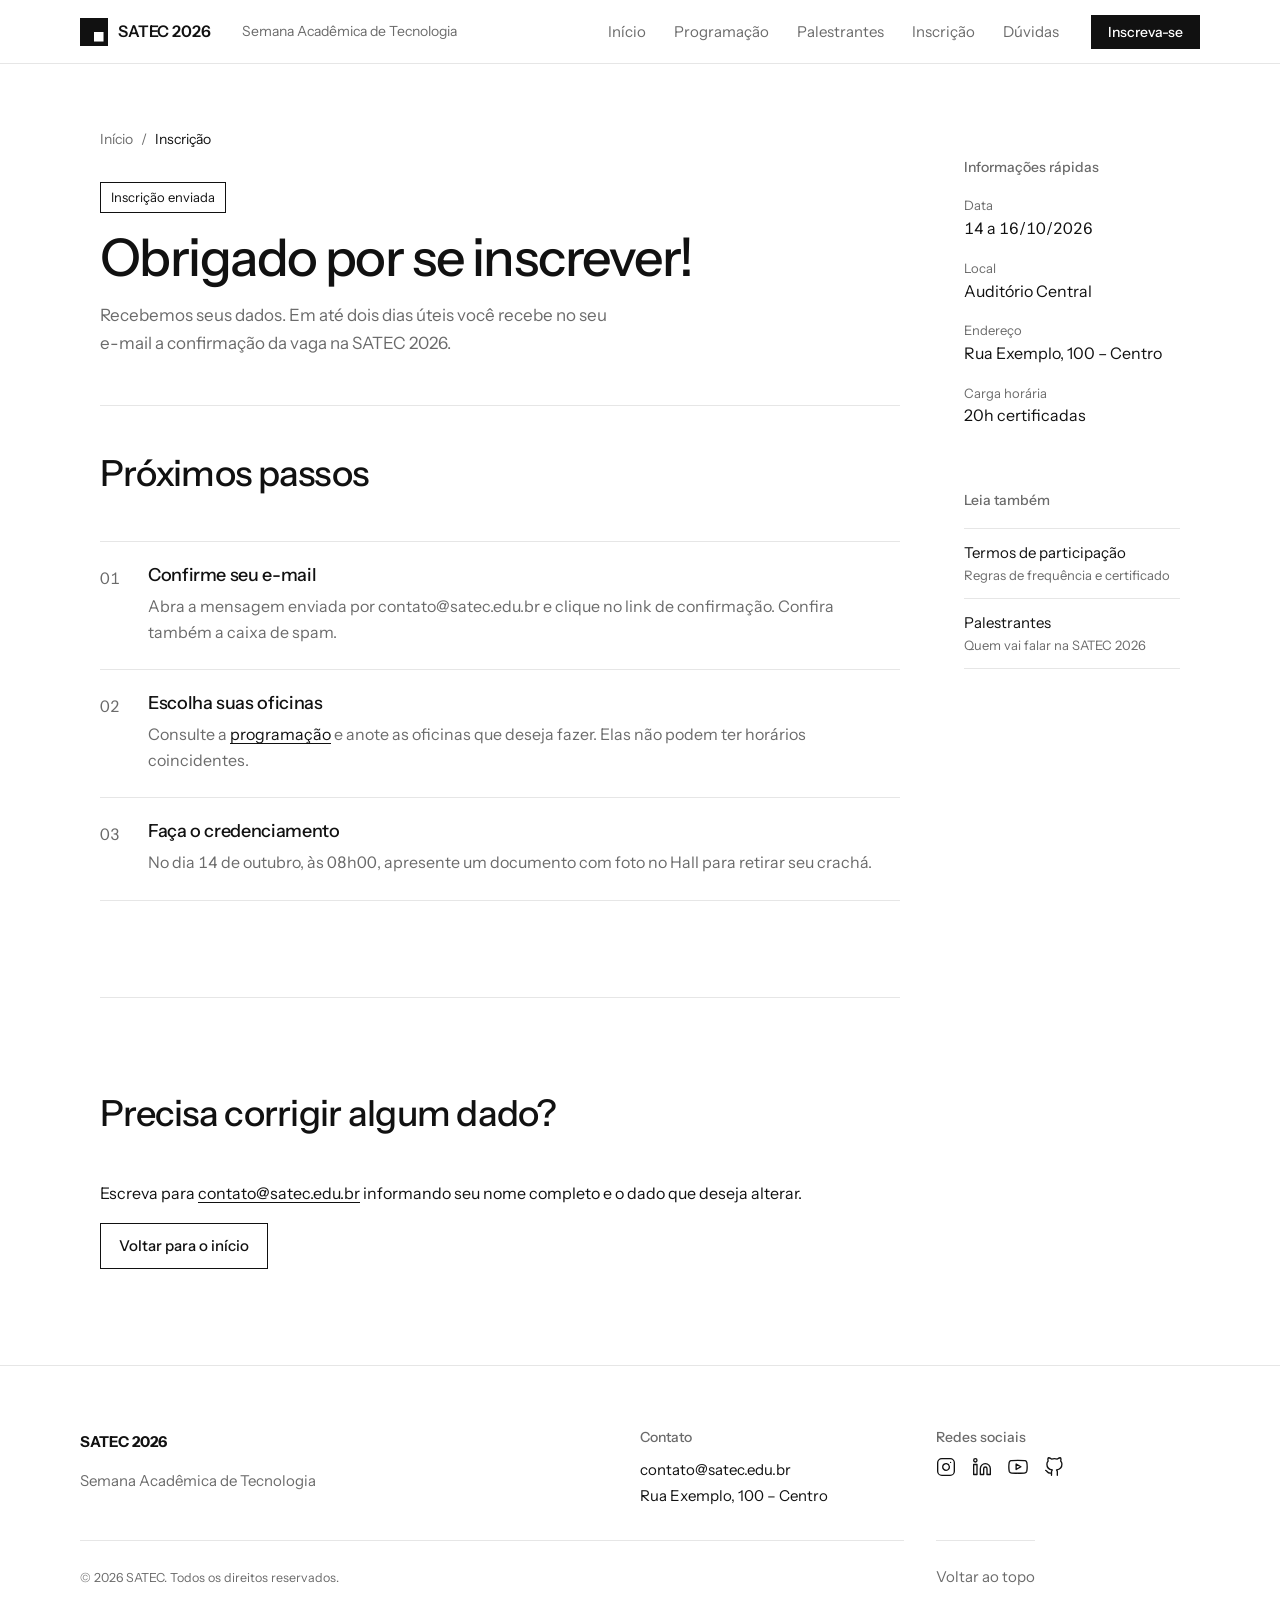
==== inscricao.html @ 2f388d3d "Entrega 2: estilo e responsividade do site SATEC 2026 - css/estilo.css: estilo minimalista com variá" ====
<!doctype html>
<html lang="pt-BR">
  <head>
    <meta charset="UTF-8" />
    <meta name="viewport" content="width=device-width, initial-scale=1.0" />
    <meta
      name="description"
      content="Confirmação de inscrição na SATEC 2026 e próximos passos."
    />
    <link rel="stylesheet" href="css/estilo.css" />
    <title>Inscrição recebida | SATEC 2026</title>
  </head>
  <body>
    <a href="#conteudo">Pular para o conteúdo principal</a>

    <!-- ===================== CABEÇALHO ===================== -->
    <header id="topo">
      <a href="index.html">
        <img src="img/logo-satec.svg" alt="" width="50" height="50" />
        SATEC 2026
      </a>
      <p>Semana Acadêmica de Tecnologia</p>

      <nav aria-label="Menu principal">
        <ul>
          <li><a href="index.html">Início</a></li>
          <li><a href="index.html#programacao">Programação</a></li>
          <li><a href="palestrantes.html">Palestrantes</a></li>
          <li><a href="index.html#inscricao">Inscrição</a></li>
          <li><a href="index.html#duvidas">Dúvidas</a></li>
        </ul>
      </nav>
      <a href="index.html#inscricao">Inscreva-se</a>
    </header>

    <!-- ===================== CONTEÚDO PRINCIPAL ===================== -->
    <main id="conteudo">
      <section class="cabecalho-pagina" aria-labelledby="titulo-pagina">
        <nav class="trilha" aria-label="Você está em">
          <ol>
            <li><a href="index.html">Início</a></li>
            <li><a href="inscricao.html" aria-current="page">Inscrição</a></li>
          </ol>
        </nav>
        <p class="selo">Inscrição enviada</p>
        <h1 id="titulo-pagina">Obrigado por se inscrever!</h1>
        <p class="cabecalho-pagina__resumo">
          Recebemos seus dados. Em até dois dias úteis você recebe no seu
          e-mail a confirmação da vaga na SATEC 2026.
        </p>
      </section>

      <section aria-labelledby="titulo-passos">
        <h2 id="titulo-passos">Próximos passos</h2>
        <ol class="passos">
          <li class="passos__item">
            <h3 class="passos__titulo">Confirme seu e-mail</h3>
            <p>
              Abra a mensagem enviada por contato@satec.edu.br e clique no link
              de confirmação. Confira também a caixa de spam.
            </p>
          </li>
          <li class="passos__item">
            <h3 class="passos__titulo">Escolha suas oficinas</h3>
            <p>
              Consulte a <a href="index.html#programacao">programação</a> e
              anote as oficinas que deseja fazer. Elas não podem ter horários
              coincidentes.
            </p>
          </li>
          <li class="passos__item">
            <h3 class="passos__titulo">Faça o credenciamento</h3>
            <p>
              No dia <time datetime="2026-10-14T08:00">14 de outubro, às 08h00</time>,
              apresente um documento com foto no Hall para retirar seu crachá.
            </p>
          </li>
        </ol>
      </section>

      <section aria-labelledby="titulo-corrigir">
        <h2 id="titulo-corrigir">Precisa corrigir algum dado?</h2>
        <p class="texto-corrido">
          Escreva para
          <a href="mailto:contato@satec.edu.br">contato@satec.edu.br</a>
          informando seu nome completo e o dado que deseja alterar.
        </p>
        <a class="botao-secundario" href="index.html">Voltar para o início</a>
      </section>
    </main>

    <aside aria-label="Informações do evento">
      <section aria-labelledby="titulo-info">
        <h2 id="titulo-info">Informações rápidas</h2>
        <dl>
          <dt>Data</dt>
          <dd>
            <time datetime="2026-10-14">14</time> a
            <time datetime="2026-10-16">16/10/2026</time>
          </dd>
          <dt>Local</dt>
          <dd>Auditório Central</dd>
          <dt>Endereço</dt>
          <dd><address>Rua Exemplo, 100 – Centro</address></dd>
          <dt>Carga horária</dt>
          <dd>20h certificadas</dd>
        </dl>
      </section>

      <section aria-labelledby="titulo-leia">
        <h2 id="titulo-leia">Leia também</h2>
        <ul class="lista-links">
          <li><a href="termos.html">Termos de participação<span>Regras de frequência e certificado</span></a></li>
          <li><a href="palestrantes.html">Palestrantes<span>Quem vai falar na SATEC 2026</span></a></li>
        </ul>
      </section>
    </aside>

    <!-- ===================== RODAPÉ ===================== -->
    <footer>
      <p><strong>SATEC 2026</strong></p>
      <p>Semana Acadêmica de Tecnologia</p>

      <section aria-labelledby="titulo-contato">
        <h2 id="titulo-contato">Contato</h2>
        <address>
          <a href="mailto:contato@satec.edu.br">contato@satec.edu.br</a><br />
          Rua Exemplo, 100 – Centro
        </address>
      </section>

      <section aria-labelledby="titulo-redes">
        <h2 id="titulo-redes">Redes sociais</h2>
        <ul>
          <li>
            <a href="https://www.instagram.com/satec" target="_blank" rel="noopener">
              <img src="img/icone-instagram.svg" alt="Instagram da SATEC (abre em nova aba)" width="28" height="28" />
            </a>
          </li>
          <li>
            <a href="https://www.linkedin.com/company/satec" target="_blank" rel="noopener">
              <img src="img/icone-linkedin.svg" alt="LinkedIn da SATEC (abre em nova aba)" width="28" height="28" />
            </a>
          </li>
          <li>
            <a href="https://www.youtube.com/@satec" target="_blank" rel="noopener">
              <img src="img/icone-youtube.svg" alt="YouTube da SATEC (abre em nova aba)" width="28" height="28" />
            </a>
          </li>
          <li>
            <a href="https://github.com/satec" target="_blank" rel="noopener">
              <img src="img/icone-github.svg" alt="GitHub da SATEC (abre em nova aba)" width="28" height="28" />
            </a>
          </li>
        </ul>
      </section>

      <p><small>© 2026 SATEC. Todos os direitos reservados.</small></p>
      <a href="#topo">Voltar ao topo</a>
    </footer>
  </body>
</html>
---- css/estilo.css ----
/* =========================================================
   SATEC 2026 – Folha de estilos (minimalista)
   Fonte: Instrument Sans (Google Fonts)
   ========================================================= */
@import url("https://fonts.googleapis.com/css2?family=Instrument+Sans:wght@400;500;600&display=swap");

/* ---------- Variáveis ---------- */
:root {
  --fundo: #ffffff;
  --fundo-2: #f5f5f4;
  --texto: #111111;
  --texto-2: #6b6b6b;
  --linha: #e6e6e6;
  --linha-forte: #111111;

  --fonte: "Instrument Sans", "Helvetica Neue", Arial, sans-serif;

  /* espaçamentos (escala de 8px) */
  --espaco-1: 0.5rem;  /*  8px */
  --espaco-2: 1rem;    /* 16px */
  --espaco-3: 1.5rem;  /* 24px */
  --espaco-4: 2rem;    /* 32px */
  --espaco-5: 3rem;    /* 48px */
  --espaco-6: 4rem;    /* 64px */

  --header-h: 64px;
  --gutter: max(20px, calc((100% - 1120px) / 2));
}

/* ---------- Reset ---------- */
*,
*::before,
*::after {
  box-sizing: border-box;
}

html {
  scroll-behavior: smooth;
  scroll-padding-top: calc(var(--header-h) + 16px);
}

body {
  margin: 0;
  font-family: var(--fonte);
  font-size: 1rem;
  line-height: 1.6;
  color: var(--texto);
  background: var(--fundo);
  -webkit-font-smoothing: antialiased;

  display: grid;
  grid-template-columns: minmax(0, 1fr);
}

img {
  display: block;
  max-width: 100%;
  height: auto;
}

h1,
h2,
h3 {
  margin: 0;
  font-weight: 500;
  line-height: 1.1;
  letter-spacing: -0.02em;
}

p {
  margin: 0 0 1em;
}

a {
  color: inherit;
  text-decoration: none;
  transition: opacity 0.15s;
}

a:hover {
  opacity: 0.55;
}

:focus-visible {
  outline: 1px solid var(--texto);
  outline-offset: 4px;
}

address {
  font-style: normal;
}

time {
  font-variant-numeric: tabular-nums;
}

/* ---------- Pular para o conteúdo ---------- */
body > a:first-child {
  position: absolute;
  top: 12px;
  left: 12px;
  z-index: 100;
  padding: 8px 14px;
  font-size: 0.875rem;
  color: var(--fundo);
  background: var(--texto);
  transform: translateY(-200%);
}

body > a:first-child:focus {
  transform: none;
}

/* ---------- Botões ---------- */
header > a:last-child,
.hero > a,
button[type="submit"] {
  display: inline-block;
  padding: 12px 20px;
  font: 500 0.9375rem/1 var(--fonte);
  color: var(--fundo);
  background: var(--texto);
  border: 1px solid var(--texto);
  border-radius: 0;
  cursor: pointer;
  transition:
    background 0.15s,
    color 0.15s;
}

header > a:last-child:hover,
.hero > a:hover,
button[type="submit"]:hover {
  opacity: 1;
  color: var(--texto);
  background: transparent;
}

/* =========================================================
   CABEÇALHO
   ========================================================= */
header {
  position: sticky;
  top: 0;
  z-index: 50;
  grid-column: 1 / -1;
  display: flex;
  flex-wrap: wrap;
  align-items: center;
  gap: 8px 32px;
  min-height: var(--header-h);
  padding: 10px var(--gutter);
  background: rgb(255 255 255 / 0.92);
  backdrop-filter: blur(8px);
  -webkit-backdrop-filter: blur(8px);
  border-bottom: 1px solid var(--linha);
}

header > a:first-child {
  display: flex;
  align-items: center;
  gap: 10px;
  font-weight: 600;
  letter-spacing: -0.01em;
}

header > a:first-child img {
  width: 28px;
  height: 28px;
}

header > p {
  margin: 0;
  font-size: 0.875rem;
  color: var(--texto-2);
}

header nav {
  margin-left: auto;
}

header nav ul,
#programacao nav ul,
aside ul,
footer ul {
  list-style: none;
  margin: 0;
  padding: 0;
}

header nav ul {
  display: flex;
  gap: 28px;
}

header nav a {
  font-size: 0.9375rem;
  color: var(--texto-2);
}

header nav a:hover,
header nav a[aria-current="page"] {
  opacity: 1;
  color: var(--texto);
}

header > a:last-child {
  padding: 9px 16px;
  font-size: 0.875rem;
}

/* =========================================================
   CONTEÚDO PRINCIPAL
   ========================================================= */
main {
  min-width: 0;
  padding: 0 20px;
}

main > section {
  padding: 96px 0;
  border-top: 1px solid var(--linha);
}

main > section:first-child {
  border-top: 0;
}

main > section > h2 {
  margin-bottom: 48px;
  font-size: clamp(1.75rem, 3vw, 2.25rem);
}

/* ---------- Abertura ---------- */
.hero {
  display: grid;
  gap: 24px 64px;
  padding-top: 80px;
}

.hero h1 {
  max-width: 12ch;
  font-size: clamp(2.75rem, 7vw, 5rem);
  line-height: 1;
  letter-spacing: -0.035em;
}

.hero > p:first-of-type {
  max-width: 40ch;
  margin: 0;
  font-size: 1.125rem;
  color: var(--texto-2);
}

.hero > p:nth-of-type(2) {
  margin: 0;
  font-size: 0.9375rem;
}

.hero > p:nth-of-type(2) strong {
  font-weight: 500;
}

.hero > a {
  justify-self: start;
  margin-top: 16px;
}

.hero img {
  width: 100%;
  aspect-ratio: 4 / 3;
  object-fit: cover;
  background: var(--fundo-2);
  font-size: 0.8125rem;
  color: var(--texto-2);
}

/* ---------- Programação ---------- */
#programacao nav ul {
  display: flex;
  gap: 24px;
  margin-bottom: 40px;
}

#programacao nav a {
  font-size: 0.9375rem;
  color: var(--texto-2);
}

#programacao nav a:hover {
  opacity: 1;
  color: var(--texto);
}

table {
  width: 100%;
  margin-bottom: 64px;
  border-collapse: collapse;
}

table:last-child {
  margin-bottom: 0;
}

caption {
  padding-bottom: 16px;
  text-align: left;
  font-size: 1.125rem;
  font-weight: 500;
}

table:target caption {
  text-decoration: underline;
  text-underline-offset: 6px;
  text-decoration-thickness: 1px;
}

th,
td {
  padding: 16px 16px 16px 0;
  text-align: left;
  font-weight: 400;
  border-bottom: 1px solid var(--linha);
}

thead th {
  padding-top: 0;
  padding-bottom: 10px;
  font-size: 0.8125rem;
  color: var(--texto-2);
  border-bottom-color: var(--linha-forte);
}

tbody th {
  width: 96px;
  color: var(--texto-2);
}

tbody td:last-child {
  width: 120px;
  padding-right: 0;
  color: var(--texto-2);
  text-align: right;
}

thead th:last-child {
  text-align: right;
  padding-right: 0;
}

/* ---------- Palestrantes ---------- */
#palestrantes {
  display: grid;
  grid-template-columns: repeat(auto-fill, minmax(200px, 1fr));
  gap: 0 32px;
}

#palestrantes > h2 {
  grid-column: 1 / -1;
  margin-bottom: 8px;
}

#palestrantes > a {
  grid-column: 1 / -1;
  justify-self: start;
  margin-bottom: 48px;
  font-size: 0.9375rem;
  color: var(--texto-2);
  text-decoration: underline;
  text-underline-offset: 4px;
  text-decoration-thickness: 1px;
}

#palestrantes article {
  display: flex;
  flex-direction: column;
  margin-bottom: 40px;
}

#palestrantes article img {
  width: 100%;
  aspect-ratio: 1;
  height: auto;
  margin-bottom: 20px;
  object-fit: cover;
  background: var(--fundo-2);
  font-size: 0;
}

#palestrantes article h3 {
  margin-bottom: 2px;
  font-size: 1.125rem;
  letter-spacing: -0.01em;
}

#palestrantes article p:first-of-type {
  margin-bottom: 12px;
  font-size: 0.9375rem;
  color: var(--texto-2);
}

#palestrantes article p:last-of-type {
  flex-grow: 1;
  font-size: 0.9375rem;
}

#palestrantes article a {
  align-self: start;
  font-size: 0.9375rem;
  text-decoration: underline;
  text-underline-offset: 4px;
  text-decoration-thickness: 1px;
}

/* ---------- Inscrição ---------- */
form {
  display: grid;
  grid-template-columns: auto 1fr;
  gap: 8px 12px;
  max-width: 520px;
}

form > label,
form > input:not([type="checkbox"]),
form > select,
form > button {
  grid-column: 1 / -1;
}

form > label {
  margin-top: 20px;
  font-size: 0.875rem;
  color: var(--texto-2);
}

form > label:first-child {
  margin-top: 0;
}

input:not([type="checkbox"]),
select {
  width: 100%;
  padding: 12px 14px;
  font: 400 1rem var(--fonte);
  color: var(--texto);
  background: var(--fundo);
  border: 1px solid var(--linha);
  border-radius: 0;
  transition: border-color 0.15s;
}

input:not([type="checkbox"]):hover,
select:hover {
  border-color: #c4c4c4;
}

input:not([type="checkbox"]):focus,
select:focus {
  outline: none;
  border-color: var(--texto);
}

input:not([type="checkbox"]):user-invalid {
  border-color: #b42318;
}

select {
  appearance: none;
  padding-right: 40px;
  cursor: pointer;
  background-image: url("data:image/svg+xml,%3Csvg xmlns='http://www.w3.org/2000/svg' width='10' height='6' viewBox='0 0 10 6'%3E%3Cpath d='M1 1l4 4 4-4' stroke='%23111' stroke-width='1.2' fill='none'/%3E%3C/svg%3E");
  background-repeat: no-repeat;
  background-position: right 14px center;
}

input[type="checkbox"] {
  appearance: none;
  grid-column: 1;
  align-self: center;
  width: 18px;
  height: 18px;
  margin: 24px 0 0;
  border: 1px solid #bdbdbd;
  border-radius: 0;
  cursor: pointer;
}

input[type="checkbox"]:checked {
  border-color: var(--texto);
  background: var(--texto)
    url("data:image/svg+xml,%3Csvg xmlns='http://www.w3.org/2000/svg' width='10' height='8' viewBox='0 0 10 8'%3E%3Cpath d='M1 4l2.8 2.8L9 1' stroke='%23fff' stroke-width='1.5' fill='none'/%3E%3C/svg%3E")
    center no-repeat;
}

input[type="checkbox"] + label {
  grid-column: 2;
  align-self: center;
  margin: 24px 0 0;
  font-size: 0.9375rem;
  color: var(--texto);
  cursor: pointer;
}

input[type="checkbox"] + label a {
  text-decoration: underline;
  text-underline-offset: 3px;
  text-decoration-thickness: 1px;
}

button[type="submit"] {
  justify-self: start;
  margin-top: 32px;
  padding: 14px 24px;
}

/* ---------- Perguntas frequentes ---------- */
#duvidas {
  max-width: 720px;
}

details {
  border-bottom: 1px solid var(--linha);
}

details:first-of-type {
  border-top: 1px solid var(--linha);
}

summary {
  display: flex;
  justify-content: space-between;
  gap: 16px;
  padding: 22px 0;
  font-size: 1.0625rem;
  cursor: pointer;
  list-style: none;
}

summary::-webkit-details-marker {
  display: none;
}

summary::after {
  content: "+";
  font-weight: 300;
  color: var(--texto-2);
}

details[open] summary::after {
  content: "−";
}

details p {
  max-width: 56ch;
  margin: 0;
  padding: 0 0 24px;
  color: var(--texto-2);
}

/* =========================================================
   BARRA LATERAL
   ========================================================= */
aside {
  padding: 0 20px 96px;
}

aside section + section {
  margin-top: 64px;
}

aside h2 {
  margin-bottom: 20px;
  font-size: 0.875rem;
  font-weight: 500;
  letter-spacing: 0;
  color: var(--texto-2);
}

dl {
  margin: 0;
}

dt {
  font-size: 0.8125rem;
  color: var(--texto-2);
}

dd {
  margin: 0 0 16px;
}

dd:last-child {
  margin-bottom: 0;
}

aside ul {
  display: grid;
  grid-template-columns: repeat(3, 1fr);
  gap: 1px;
  background: var(--linha);
  border: 1px solid var(--linha);
}

aside li {
  display: grid;
  place-items: center;
  aspect-ratio: 1;
  padding: 12px;
  background: var(--fundo);
  font-size: 0.75rem;
  text-align: center;
  color: var(--texto-2);
}

aside li img {
  max-height: 48px;
  width: auto;
  object-fit: contain;
  filter: grayscale(1);
  opacity: 0.6;
  transition: opacity 0.2s;
}

aside li:hover img {
  opacity: 1;
}

/* =========================================================
   RODAPÉ
   ========================================================= */
footer {
  grid-column: 1 / -1;
  display: grid;
  gap: 32px;
  padding: 64px var(--gutter) 32px;
  font-size: 0.9375rem;
  border-top: 1px solid var(--linha);
}

footer > p:first-child {
  margin: 0;
  font-weight: 600;
}

footer > p:nth-child(2) {
  margin: -28px 0 0;
  color: var(--texto-2);
}

footer h2 {
  margin-bottom: 12px;
  font-size: 0.875rem;
  font-weight: 500;
  letter-spacing: 0;
  color: var(--texto-2);
}

footer address {
  line-height: 1.7;
}

footer ul {
  display: flex;
  gap: 16px;
}

footer ul a {
  display: block;
  font-size: 0;
}

footer ul img {
  width: 20px;
  height: 20px;
}

footer > p:last-of-type {
  margin: 0;
  padding-top: 24px;
  border-top: 1px solid var(--linha);
  color: var(--texto-2);
}

footer > a:last-child {
  justify-self: start;
  color: var(--texto-2);
}

/* =========================================================
   MOVIMENTO REDUZIDO
   ========================================================= */
@media (prefers-reduced-motion: reduce) {
  html {
    scroll-behavior: auto;
  }
  *,
  *::before,
  *::after {
    transition: none !important;
  }
}

/* =========================================================
   RESPONSIVIDADE
   ========================================================= */
@media (max-width: 1199px) {
  header > p {
    display: none;
  }
}

@media (max-width: 767px) {
  :root {
    --header-h: 104px;
  }

  header > a:last-child {
    margin-left: auto;
  }

  header nav {
    order: 3;
    width: 100%;
    margin: 0;
    overflow-x: auto;
    scrollbar-width: none;
  }

  header nav ul {
    width: max-content;
    gap: 22px;
  }

  main > section {
    padding: 64px 0;
  }

  .hero {
    padding-top: 48px;
  }

  tbody th {
    width: 64px;
  }

  tbody td:last-child {
    width: auto;
  }
}

@media (min-width: 768px) {
  .hero {
    grid-template-columns: 1fr 1fr;
    align-items: end;
  }

  .hero > h1,
  .hero > p,
  .hero > a {
    grid-column: 1;
  }

  .hero > img {
    grid-column: 2;
    grid-row: 1 / span 4;
  }

  footer {
    grid-template-columns: 2fr 1fr 1fr;
    align-items: start;
  }

  footer > p:first-child,
  footer > p:nth-child(2) {
    grid-column: 1;
  }

  footer > section:first-of-type {
    grid-column: 2;
    grid-row: 1 / span 2;
  }

  footer > section:last-of-type {
    grid-column: 3;
    grid-row: 1 / span 2;
  }

  footer > p:last-of-type {
    grid-column: 1 / 3;
  }

  footer > a:last-child {
    grid-column: 3;
    padding-top: 24px;
    border-top: 1px solid var(--linha);
  }
}

/* Desktop: conteúdo + coluna lateral */
@media (min-width: 1024px) {
  body {
    grid-template-columns:
      [full-start] minmax(0, 1fr)
      [main-start] minmax(0, 820px)
      [main-end aside-start] 300px
      [aside-end] minmax(0, 1fr) [full-end];
  }

  main {
    grid-column: main;
    padding: 0 0 0 20px;
  }

  aside {
    grid-column: aside;
    padding: 96px 20px 96px 64px;
  }
}

/* =========================================================
   PÁGINAS INTERNAS (palestrantes, perfis, inscrição, termos)
   Convenção de classes: bloco__elemento--modificador (BEM),
   com nomes em português.
   Abordagem: mobile-first (estilo base = celular; os
   @media min-width 480px / 768px / 1200px acrescentam regras).
   ========================================================= */

/* ---------- Cabeçalho da página ---------- */
.cabecalho-pagina {
  padding-top: var(--espaco-5);
  padding-bottom: var(--espaco-5);
}

.cabecalho-pagina h1 {
  margin-bottom: var(--espaco-2);
  font-size: 2.5rem;
  letter-spacing: -0.03em;
}

/* menos espaço entre o cabeçalho da página e a primeira seção */
.cabecalho-pagina + section {
  padding-top: var(--espaco-5);
}

.cabecalho-pagina__resumo {
  max-width: 48ch;
  margin: 0;
  font-size: 1.0625rem;
  color: var(--texto-2);
}

/* ---------- Trilha (breadcrumb) ---------- */
.trilha ol {
  display: flex;
  flex-wrap: wrap;
  gap: var(--espaco-1);
  margin: 0 0 var(--espaco-4);
  padding: 0;
  list-style: none;
  font-size: 0.875rem;
  color: var(--texto-2);
}

.trilha li + li::before {
  content: "/";
  margin-right: var(--espaco-1);
}

.trilha a[aria-current="page"] {
  color: var(--texto);
}

/* ---------- Selo ---------- */
.selo {
  display: inline-block;
  margin: 0 0 var(--espaco-2);
  padding: 4px 10px;
  font-size: 0.8125rem;
  border: 1px solid var(--linha-forte);
}

/* ---------- Botão secundário ---------- */
.botao-secundario {
  display: inline-block;
  padding: 10px 18px;
  font-size: 0.9375rem;
  font-weight: 500;
  border: 1px solid var(--texto);
  transition:
    background 0.15s,
    color 0.15s;
}

.botao-secundario:hover {
  opacity: 1;
  color: var(--fundo);
  background: var(--texto);
}

/* ---------- Texto corrido ---------- */
.texto-corrido {
  max-width: 65ch;
}

.texto-corrido ul {
  margin: 0 0 1em;
  padding-left: var(--espaco-3);
}

.texto-corrido li {
  margin-bottom: var(--espaco-1);
}

.texto-corrido a {
  text-decoration: underline;
  text-underline-offset: 3px;
  text-decoration-thickness: 1px;
}

/* ---------- Lista de palestrantes ---------- */
.lista-palestrantes {
  display: grid;
  grid-template-columns: 1fr;
  gap: var(--espaco-5) var(--espaco-4);
  margin: 0;
  padding: 0;
  list-style: none;
}

.cartao-palestrante {
  display: flex;
  flex-direction: column;
  height: 100%;
}

.cartao-palestrante__foto {
  width: 100%;
  aspect-ratio: 1;
  height: auto;
  margin-bottom: var(--espaco-3);
  object-fit: cover;
  background: var(--fundo-2);
}

.cartao-palestrante__nome {
  margin-bottom: 2px;
  font-size: 1.25rem;
}

.cartao-palestrante__cargo {
  margin-bottom: var(--espaco-2);
  font-size: 0.9375rem;
  color: var(--texto-2);
}

.cartao-palestrante__tema {
  margin-bottom: var(--espaco-1);
}

.cartao-palestrante__quando {
  flex-grow: 1;
  font-size: 0.875rem;
  color: var(--texto-2);
}

.cartao-palestrante__link {
  align-self: start;
  text-decoration: underline;
  text-underline-offset: 4px;
  text-decoration-thickness: 1px;
}

/* ---------- Perfil do palestrante ---------- */
.perfil {
  display: grid;
  gap: var(--espaco-4);
}

.perfil__foto {
  width: 100%;
  max-width: 320px;
  aspect-ratio: 1;
  height: auto;
  object-fit: cover;
  background: var(--fundo-2);
}

.perfil__texto h1 {
  margin-bottom: var(--espaco-1);
}

.perfil__cargo {
  margin-bottom: var(--espaco-3);
  font-size: 1.0625rem;
  font-weight: 500;
}

.perfil__tema {
  margin-bottom: var(--espaco-4);
  font-size: 1.5rem;
}

/* ---------- Detalhes (data, horário, local) ---------- */
.detalhes {
  display: grid;
  grid-template-columns: 1fr;
  gap: var(--espaco-2);
  margin-bottom: var(--espaco-4);
  padding: var(--espaco-3) 0;
  border-top: 1px solid var(--linha);
  border-bottom: 1px solid var(--linha);
}

.detalhes dd {
  margin: 0;
}

/* ---------- Passos (página de inscrição) ---------- */
.passos {
  margin: 0;
  padding: 0;
  list-style: none;
  counter-reset: passo;
}

.passos__item {
  counter-increment: passo;
  display: grid;
  grid-template-columns: var(--espaco-5) 1fr;
  padding: var(--espaco-3) 0;
  border-top: 1px solid var(--linha);
}

.passos__item:last-child {
  border-bottom: 1px solid var(--linha);
}

.passos__item::before {
  content: counter(passo, decimal-leading-zero);
  grid-row: 1 / span 2;
  color: var(--texto-2);
  font-variant-numeric: tabular-nums;
}

.passos__titulo {
  margin-bottom: var(--espaco-1);
  font-size: 1.125rem;
}

.passos__item p {
  grid-column: 2;
  margin: 0;
  color: var(--texto-2);
}

.passos__item a {
  color: var(--texto);
  text-decoration: underline;
  text-underline-offset: 3px;
}

/* ---------- Lista de links (barra lateral) ---------- */
aside .lista-links {
  display: block;
  background: none;
  border: 0;
  border-top: 1px solid var(--linha);
}

.lista-links li {
  display: block;
  place-items: normal;
  aspect-ratio: auto;
  padding: 0;
  text-align: left;
  font-size: 0.9375rem;
  color: var(--texto);
  border-bottom: 1px solid var(--linha);
}

.lista-links a {
  display: block;
  padding: 12px 0;
}

.lista-links span {
  display: block;
  font-size: 0.8125rem;
  color: var(--texto-2);
}

.lista-links--compacta a {
  padding: 8px 0;
}

.aside-texto {
  margin-bottom: var(--espaco-2);
  font-size: 0.9375rem;
  color: var(--texto-2);
}

/* ---------- Breakpoint: celular grande (480px+) ---------- */
@media (min-width: 480px) {
  .lista-palestrantes {
    grid-template-columns: repeat(2, 1fr);
  }

  /* 3 colunas: cada dt fica em cima do seu dd */
  .detalhes {
    grid-template-columns: repeat(3, 1fr);
    grid-template-rows: auto auto;
    grid-auto-flow: column;
    row-gap: 2px;
  }
}

/* ---------- Breakpoint: tablet (768px+) ---------- */
@media (min-width: 768px) {
  .cabecalho-pagina {
    padding-top: var(--espaco-6);
  }

  .cabecalho-pagina h1 {
    font-size: 3.25rem;
  }

  .lista-palestrantes {
    grid-template-columns: repeat(3, 1fr);
  }

  .perfil {
    grid-template-columns: 240px 1fr;
    align-items: end;
  }

  .perfil .trilha {
    grid-column: 1 / -1;
  }

  .perfil .trilha ol {
    margin-bottom: 0;
  }
}

/* ---------- Breakpoint: desktop (1200px+) ---------- */
@media (min-width: 1200px) {
  .perfil {
    grid-template-columns: 300px 1fr;
  }
}
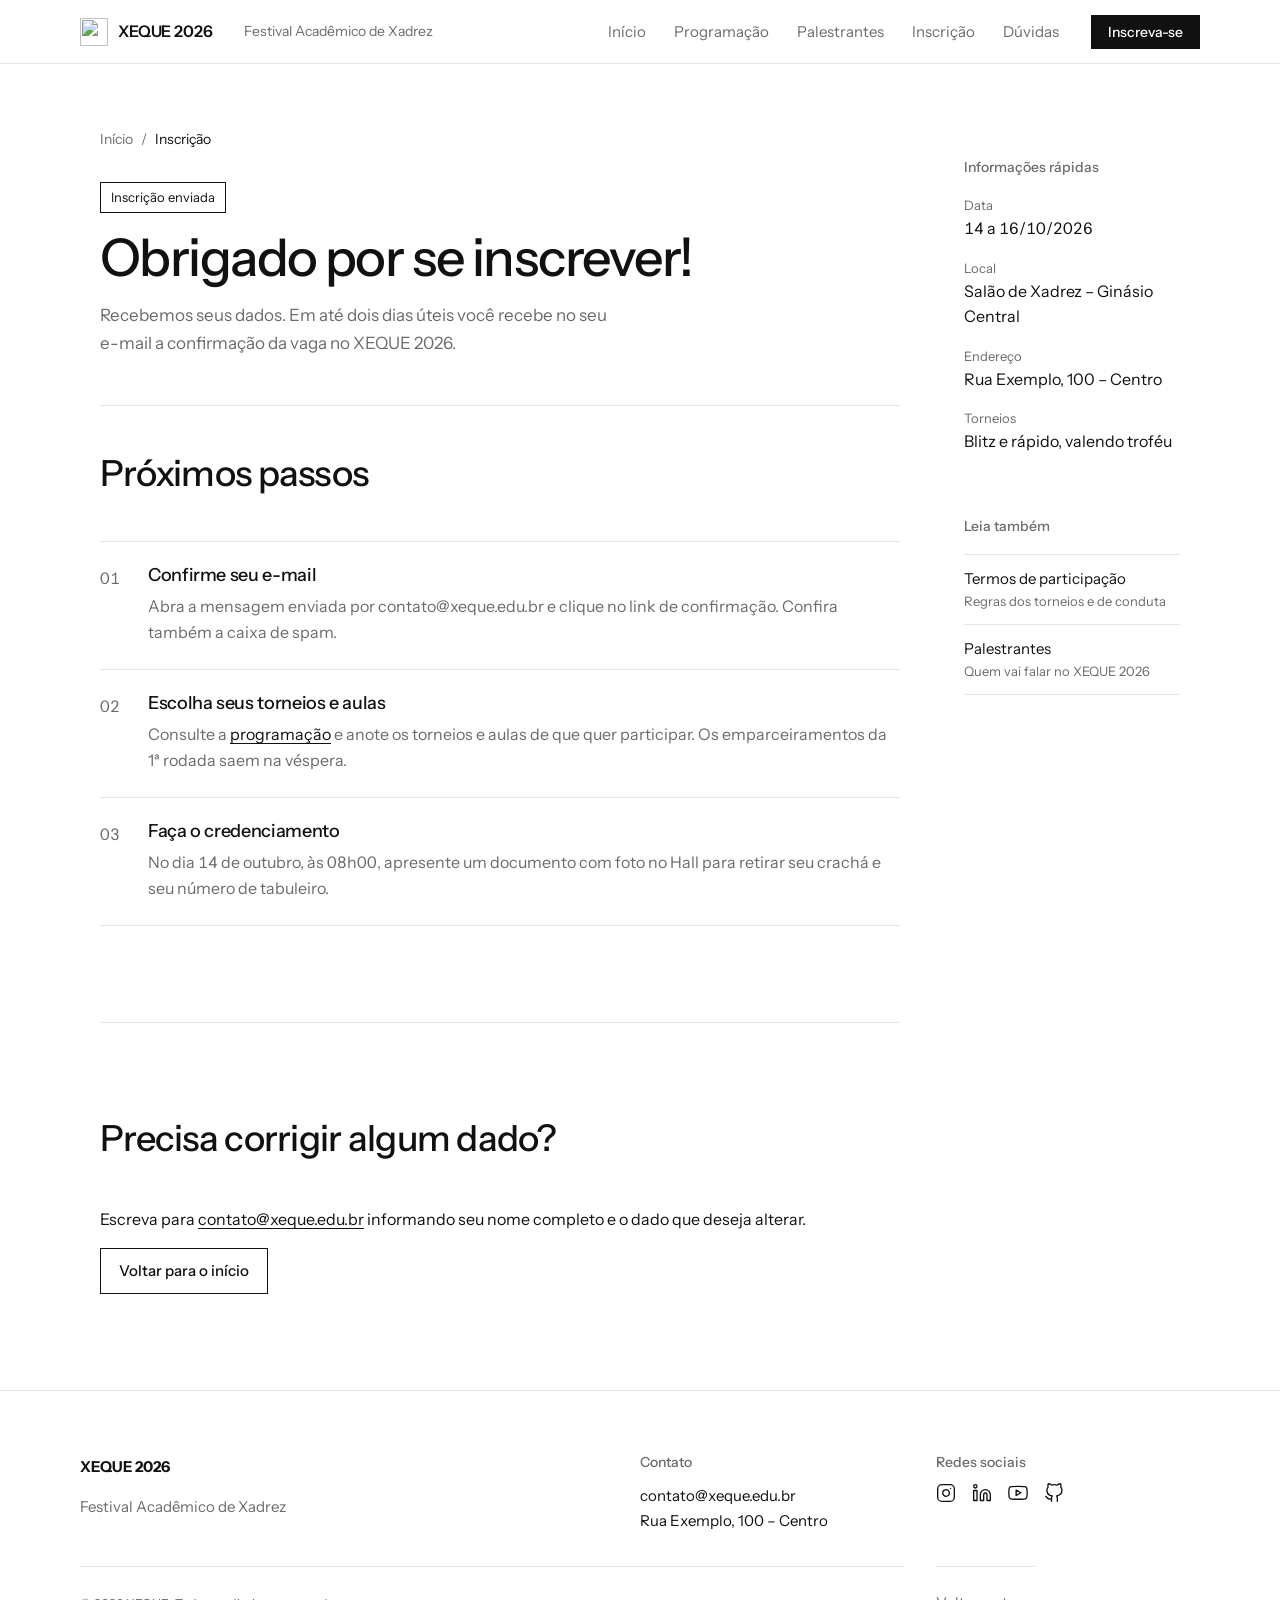
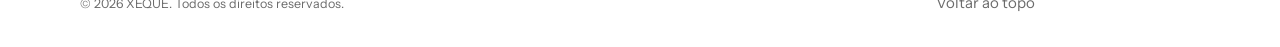
==== commit c23ff0ad: "Adiciona <article> nas páginas internas As páginas de inscrição, termos e perfis não usavam o landma" ====
--- a/inscricao.html
+++ b/inscricao.html
@@ -5,10 +5,10 @@
     <meta name="viewport" content="width=device-width, initial-scale=1.0" />
     <meta
       name="description"
-      content="Confirmação de inscrição na SATEC 2026 e próximos passos."
+      content="Confirmação de inscrição no XEQUE 2026 e próximos passos."
     />
     <link rel="stylesheet" href="css/estilo.css" />
-    <title>Inscrição recebida | SATEC 2026</title>
+    <title>Inscrição recebida | XEQUE 2026</title>
   </head>
   <body>
     <a href="#conteudo">Pular para o conteúdo principal</a>
@@ -16,10 +16,10 @@
     <!-- ===================== CABEÇALHO ===================== -->
     <header id="topo">
       <a href="index.html">
-        <img src="img/logo-satec.svg" alt="" width="50" height="50" />
-        SATEC 2026
+        <img src="img/logo-xeque.svg" alt="" width="50" height="50" />
+        XEQUE 2026
       </a>
-      <p>Semana Acadêmica de Tecnologia</p>
+      <p>Festival Acadêmico de Xadrez</p>
 
       <nav aria-label="Menu principal">
         <ul>
@@ -35,58 +35,60 @@
 
     <!-- ===================== CONTEÚDO PRINCIPAL ===================== -->
     <main id="conteudo">
-      <section class="cabecalho-pagina" aria-labelledby="titulo-pagina">
-        <nav class="trilha" aria-label="Você está em">
-          <ol>
-            <li><a href="index.html">Início</a></li>
-            <li><a href="inscricao.html" aria-current="page">Inscrição</a></li>
+      <article aria-labelledby="titulo-pagina">
+        <section class="cabecalho-pagina" aria-labelledby="titulo-pagina">
+          <nav class="trilha" aria-label="Você está em">
+            <ol>
+              <li><a href="index.html">Início</a></li>
+              <li><a href="inscricao.html" aria-current="page">Inscrição</a></li>
+            </ol>
+          </nav>
+          <p class="selo">Inscrição enviada</p>
+          <h1 id="titulo-pagina">Obrigado por se inscrever!</h1>
+          <p class="cabecalho-pagina__resumo">
+            Recebemos seus dados. Em até dois dias úteis você recebe no seu
+            e-mail a confirmação da vaga no XEQUE 2026.
+          </p>
+        </section>
+
+        <section aria-labelledby="titulo-passos">
+          <h2 id="titulo-passos">Próximos passos</h2>
+          <ol class="passos">
+            <li class="passos__item">
+              <h3 class="passos__titulo">Confirme seu e-mail</h3>
+              <p>
+                Abra a mensagem enviada por contato@xeque.edu.br e clique no link
+                de confirmação. Confira também a caixa de spam.
+              </p>
+            </li>
+            <li class="passos__item">
+              <h3 class="passos__titulo">Escolha seus torneios e aulas</h3>
+              <p>
+                Consulte a <a href="index.html#programacao">programação</a> e
+                anote os torneios e aulas de que quer participar. Os
+                emparceiramentos da 1ª rodada saem na véspera.
+              </p>
+            </li>
+            <li class="passos__item">
+              <h3 class="passos__titulo">Faça o credenciamento</h3>
+              <p>
+                No dia <time datetime="2026-10-14T08:00">14 de outubro, às 08h00</time>,
+                apresente um documento com foto no Hall para retirar seu crachá e seu número de tabuleiro.
+              </p>
+            </li>
           </ol>
-        </nav>
-        <p class="selo">Inscrição enviada</p>
-        <h1 id="titulo-pagina">Obrigado por se inscrever!</h1>
-        <p class="cabecalho-pagina__resumo">
-          Recebemos seus dados. Em até dois dias úteis você recebe no seu
-          e-mail a confirmação da vaga na SATEC 2026.
-        </p>
-      </section>
+        </section>
 
-      <section aria-labelledby="titulo-passos">
-        <h2 id="titulo-passos">Próximos passos</h2>
-        <ol class="passos">
-          <li class="passos__item">
-            <h3 class="passos__titulo">Confirme seu e-mail</h3>
-            <p>
-              Abra a mensagem enviada por contato@satec.edu.br e clique no link
-              de confirmação. Confira também a caixa de spam.
-            </p>
-          </li>
-          <li class="passos__item">
-            <h3 class="passos__titulo">Escolha suas oficinas</h3>
-            <p>
-              Consulte a <a href="index.html#programacao">programação</a> e
-              anote as oficinas que deseja fazer. Elas não podem ter horários
-              coincidentes.
-            </p>
-          </li>
-          <li class="passos__item">
-            <h3 class="passos__titulo">Faça o credenciamento</h3>
-            <p>
-              No dia <time datetime="2026-10-14T08:00">14 de outubro, às 08h00</time>,
-              apresente um documento com foto no Hall para retirar seu crachá.
-            </p>
-          </li>
-        </ol>
-      </section>
-
-      <section aria-labelledby="titulo-corrigir">
-        <h2 id="titulo-corrigir">Precisa corrigir algum dado?</h2>
-        <p class="texto-corrido">
-          Escreva para
-          <a href="mailto:contato@satec.edu.br">contato@satec.edu.br</a>
-          informando seu nome completo e o dado que deseja alterar.
-        </p>
-        <a class="botao-secundario" href="index.html">Voltar para o início</a>
-      </section>
+        <section aria-labelledby="titulo-corrigir">
+          <h2 id="titulo-corrigir">Precisa corrigir algum dado?</h2>
+          <p class="texto-corrido">
+            Escreva para
+            <a href="mailto:contato@xeque.edu.br">contato@xeque.edu.br</a>
+            informando seu nome completo e o dado que deseja alterar.
+          </p>
+          <a class="botao-secundario" href="index.html">Voltar para o início</a>
+        </section>
+      </article>
     </main>
 
     <aside aria-label="Informações do evento">
@@ -99,32 +101,32 @@
             <time datetime="2026-10-16">16/10/2026</time>
           </dd>
           <dt>Local</dt>
-          <dd>Auditório Central</dd>
+          <dd>Salão de Xadrez – Ginásio Central</dd>
           <dt>Endereço</dt>
           <dd><address>Rua Exemplo, 100 – Centro</address></dd>
-          <dt>Carga horária</dt>
-          <dd>20h certificadas</dd>
+          <dt>Torneios</dt>
+          <dd>Blitz e rápido, valendo troféu</dd>
         </dl>
       </section>
 
       <section aria-labelledby="titulo-leia">
         <h2 id="titulo-leia">Leia também</h2>
         <ul class="lista-links">
-          <li><a href="termos.html">Termos de participação<span>Regras de frequência e certificado</span></a></li>
-          <li><a href="palestrantes.html">Palestrantes<span>Quem vai falar na SATEC 2026</span></a></li>
+          <li><a href="termos.html">Termos de participação<span>Regras dos torneios e de conduta</span></a></li>
+          <li><a href="palestrantes.html">Palestrantes<span>Quem vai falar no XEQUE 2026</span></a></li>
         </ul>
       </section>
     </aside>
 
     <!-- ===================== RODAPÉ ===================== -->
     <footer>
-      <p><strong>SATEC 2026</strong></p>
-      <p>Semana Acadêmica de Tecnologia</p>
+      <p><strong>XEQUE 2026</strong></p>
+      <p>Festival Acadêmico de Xadrez</p>
 
       <section aria-labelledby="titulo-contato">
         <h2 id="titulo-contato">Contato</h2>
         <address>
-          <a href="mailto:contato@satec.edu.br">contato@satec.edu.br</a><br />
+          <a href="mailto:contato@xeque.edu.br">contato@xeque.edu.br</a><br />
           Rua Exemplo, 100 – Centro
         </address>
       </section>
@@ -133,29 +135,29 @@
         <h2 id="titulo-redes">Redes sociais</h2>
         <ul>
           <li>
-            <a href="https://www.instagram.com/satec" target="_blank" rel="noopener">
-              <img src="img/icone-instagram.svg" alt="Instagram da SATEC (abre em nova aba)" width="28" height="28" />
+            <a href="https://www.instagram.com/xeque" target="_blank" rel="noopener">
+              <img src="img/icone-instagram.svg" alt="Instagram do XEQUE (abre em nova aba)" width="28" height="28" />
             </a>
           </li>
           <li>
-            <a href="https://www.linkedin.com/company/satec" target="_blank" rel="noopener">
-              <img src="img/icone-linkedin.svg" alt="LinkedIn da SATEC (abre em nova aba)" width="28" height="28" />
+            <a href="https://www.linkedin.com/company/xeque" target="_blank" rel="noopener">
+              <img src="img/icone-linkedin.svg" alt="LinkedIn do XEQUE (abre em nova aba)" width="28" height="28" />
             </a>
           </li>
           <li>
-            <a href="https://www.youtube.com/@satec" target="_blank" rel="noopener">
-              <img src="img/icone-youtube.svg" alt="YouTube da SATEC (abre em nova aba)" width="28" height="28" />
+            <a href="https://www.youtube.com/@xeque" target="_blank" rel="noopener">
+              <img src="img/icone-youtube.svg" alt="YouTube do XEQUE (abre em nova aba)" width="28" height="28" />
             </a>
           </li>
           <li>
-            <a href="https://github.com/satec" target="_blank" rel="noopener">
-              <img src="img/icone-github.svg" alt="GitHub da SATEC (abre em nova aba)" width="28" height="28" />
+            <a href="https://github.com/xeque" target="_blank" rel="noopener">
+              <img src="img/icone-github.svg" alt="GitHub do XEQUE (abre em nova aba)" width="28" height="28" />
             </a>
           </li>
         </ul>
       </section>
 
-      <p><small>© 2026 SATEC. Todos os direitos reservados.</small></p>
+      <p><small>© 2026 XEQUE. Todos os direitos reservados.</small></p>
       <a href="#topo">Voltar ao topo</a>
     </footer>
   </body>
--- a/css/estilo.css
+++ b/css/estilo.css
@@ -1,5 +1,5 @@
 /* =========================================================
-   SATEC 2026 – Folha de estilos (minimalista)
+   XEQUE 2026 – Folha de estilos (minimalista)
    Fonte: Instrument Sans (Google Fonts)
    ========================================================= */
 @import url("https://fonts.googleapis.com/css2?family=Instrument+Sans:wght@400;500;600&display=swap");
@@ -217,16 +217,19 @@
   padding: 0 20px;
 }
 
-main > section {
+main > section,
+main > article > section {
   padding: 96px 0;
   border-top: 1px solid var(--linha);
 }
 
-main > section:first-child {
+main > section:first-child,
+main > article > section:first-child {
   border-top: 0;
 }
 
-main > section > h2 {
+main > section > h2,
+main > article > section > h2 {
   margin-bottom: 48px;
   font-size: clamp(1.75rem, 3vw, 2.25rem);
 }
@@ -731,7 +734,8 @@
     gap: 22px;
   }
 
-  main > section {
+  main > section,
+  main > article > section {
     padding: 64px 0;
   }
 
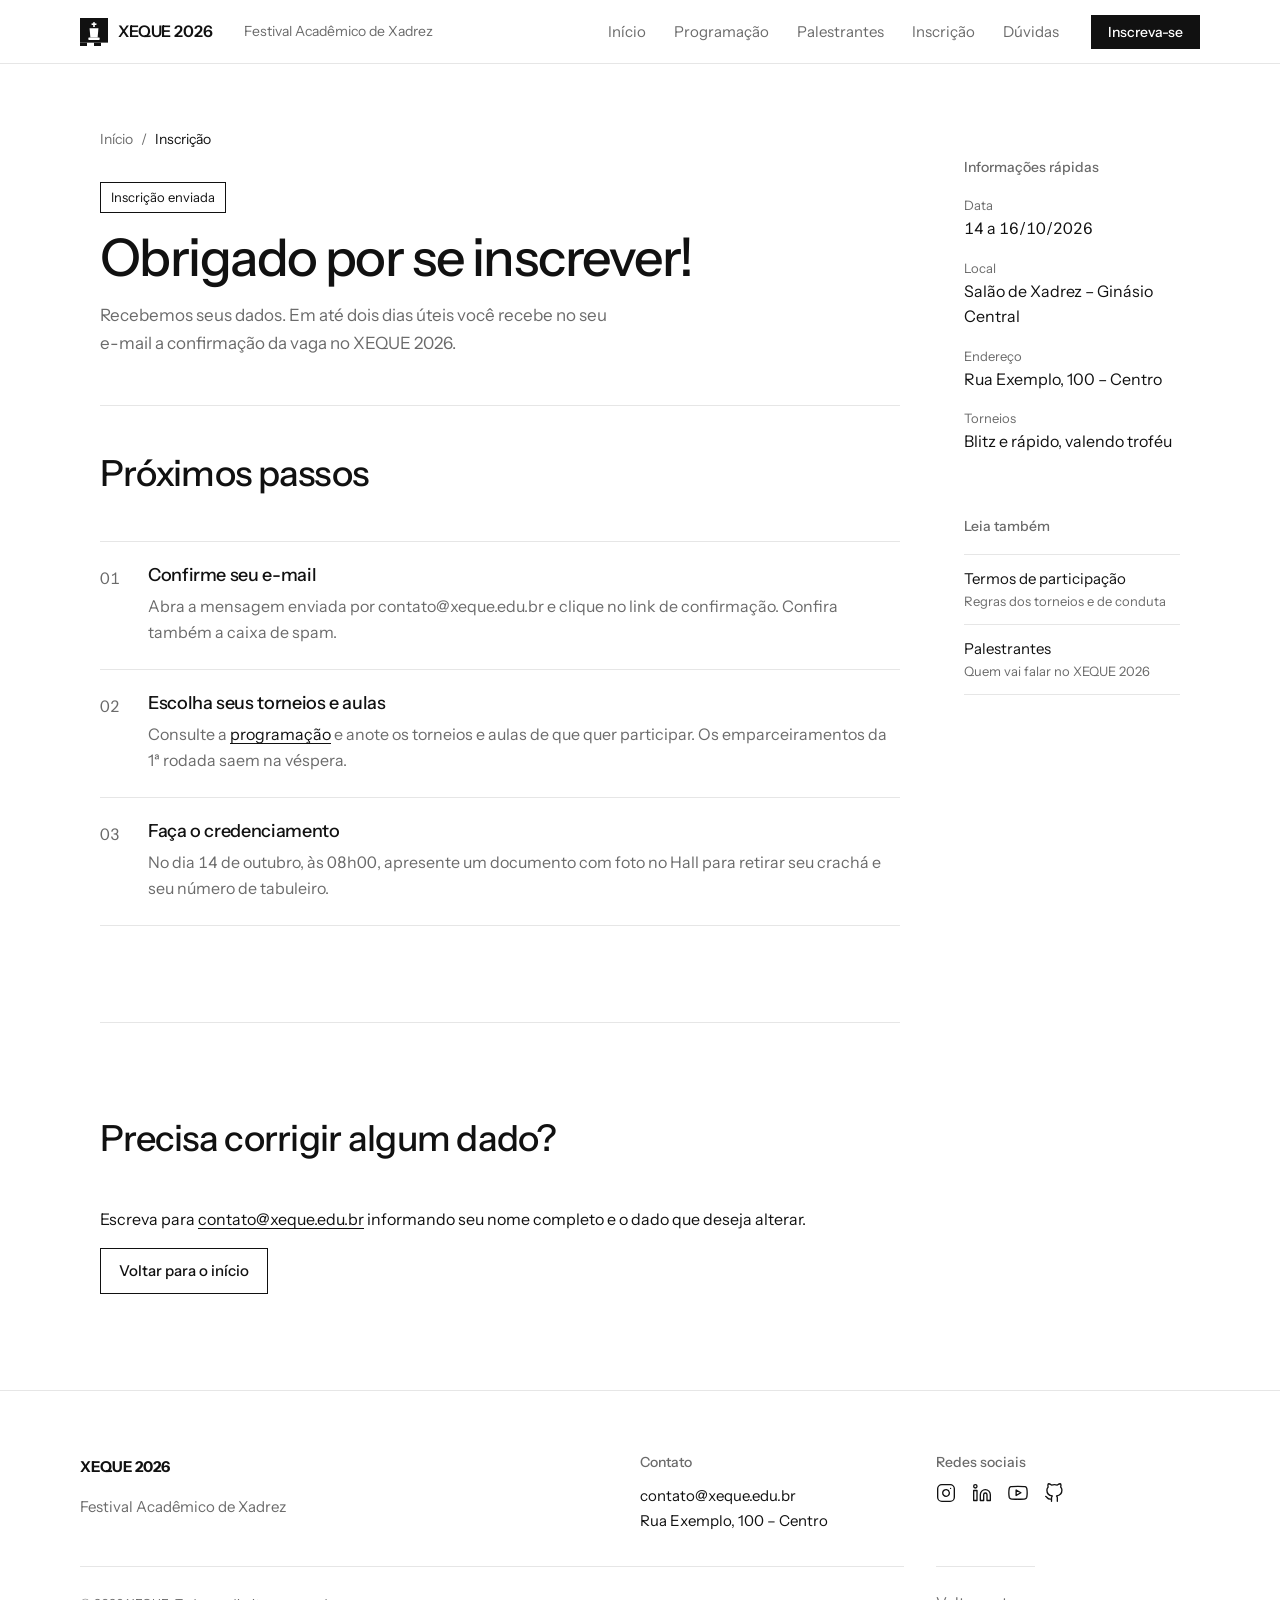
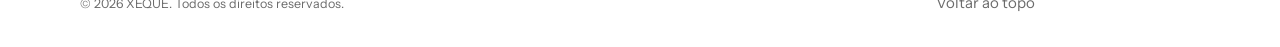
==== commit f85a12ad: "Troca o tema do site para xadrez (XEQUE 2026) Conteúdo de todas as páginas, nova imagem de abertura " ====
--- a/inscricao.html
+++ b/inscricao.html
@@ -35,60 +35,58 @@
 
     <!-- ===================== CONTEÚDO PRINCIPAL ===================== -->
     <main id="conteudo">
-      <article aria-labelledby="titulo-pagina">
-        <section class="cabecalho-pagina" aria-labelledby="titulo-pagina">
-          <nav class="trilha" aria-label="Você está em">
-            <ol>
-              <li><a href="index.html">Início</a></li>
-              <li><a href="inscricao.html" aria-current="page">Inscrição</a></li>
-            </ol>
-          </nav>
-          <p class="selo">Inscrição enviada</p>
-          <h1 id="titulo-pagina">Obrigado por se inscrever!</h1>
-          <p class="cabecalho-pagina__resumo">
-            Recebemos seus dados. Em até dois dias úteis você recebe no seu
-            e-mail a confirmação da vaga no XEQUE 2026.
-          </p>
-        </section>
+      <section class="cabecalho-pagina" aria-labelledby="titulo-pagina">
+        <nav class="trilha" aria-label="Você está em">
+          <ol>
+            <li><a href="index.html">Início</a></li>
+            <li><a href="inscricao.html" aria-current="page">Inscrição</a></li>
+          </ol>
+        </nav>
+        <p class="selo">Inscrição enviada</p>
+        <h1 id="titulo-pagina">Obrigado por se inscrever!</h1>
+        <p class="cabecalho-pagina__resumo">
+          Recebemos seus dados. Em até dois dias úteis você recebe no seu
+          e-mail a confirmação da vaga no XEQUE 2026.
+        </p>
+      </section>
 
-        <section aria-labelledby="titulo-passos">
-          <h2 id="titulo-passos">Próximos passos</h2>
-          <ol class="passos">
-            <li class="passos__item">
-              <h3 class="passos__titulo">Confirme seu e-mail</h3>
-              <p>
-                Abra a mensagem enviada por contato@xeque.edu.br e clique no link
-                de confirmação. Confira também a caixa de spam.
-              </p>
-            </li>
-            <li class="passos__item">
-              <h3 class="passos__titulo">Escolha seus torneios e aulas</h3>
-              <p>
-                Consulte a <a href="index.html#programacao">programação</a> e
-                anote os torneios e aulas de que quer participar. Os
-                emparceiramentos da 1ª rodada saem na véspera.
-              </p>
-            </li>
-            <li class="passos__item">
-              <h3 class="passos__titulo">Faça o credenciamento</h3>
-              <p>
-                No dia <time datetime="2026-10-14T08:00">14 de outubro, às 08h00</time>,
-                apresente um documento com foto no Hall para retirar seu crachá e seu número de tabuleiro.
-              </p>
-            </li>
-          </ol>
-        </section>
+      <section aria-labelledby="titulo-passos">
+        <h2 id="titulo-passos">Próximos passos</h2>
+        <ol class="passos">
+          <li class="passos__item">
+            <h3 class="passos__titulo">Confirme seu e-mail</h3>
+            <p>
+              Abra a mensagem enviada por contato@xeque.edu.br e clique no link
+              de confirmação. Confira também a caixa de spam.
+            </p>
+          </li>
+          <li class="passos__item">
+            <h3 class="passos__titulo">Escolha seus torneios e aulas</h3>
+            <p>
+              Consulte a <a href="index.html#programacao">programação</a> e
+              anote os torneios e aulas de que quer participar. Os
+              emparceiramentos da 1ª rodada saem na véspera.
+            </p>
+          </li>
+          <li class="passos__item">
+            <h3 class="passos__titulo">Faça o credenciamento</h3>
+            <p>
+              No dia <time datetime="2026-10-14T08:00">14 de outubro, às 08h00</time>,
+              apresente um documento com foto no Hall para retirar seu crachá e seu número de tabuleiro.
+            </p>
+          </li>
+        </ol>
+      </section>
 
-        <section aria-labelledby="titulo-corrigir">
-          <h2 id="titulo-corrigir">Precisa corrigir algum dado?</h2>
-          <p class="texto-corrido">
-            Escreva para
-            <a href="mailto:contato@xeque.edu.br">contato@xeque.edu.br</a>
-            informando seu nome completo e o dado que deseja alterar.
-          </p>
-          <a class="botao-secundario" href="index.html">Voltar para o início</a>
-        </section>
-      </article>
+      <section aria-labelledby="titulo-corrigir">
+        <h2 id="titulo-corrigir">Precisa corrigir algum dado?</h2>
+        <p class="texto-corrido">
+          Escreva para
+          <a href="mailto:contato@xeque.edu.br">contato@xeque.edu.br</a>
+          informando seu nome completo e o dado que deseja alterar.
+        </p>
+        <a class="botao-secundario" href="index.html">Voltar para o início</a>
+      </section>
     </main>
 
     <aside aria-label="Informações do evento">
--- a/css/estilo.css
+++ b/css/estilo.css
@@ -217,19 +217,16 @@
   padding: 0 20px;
 }
 
-main > section,
-main > article > section {
+main > section {
   padding: 96px 0;
   border-top: 1px solid var(--linha);
 }
 
-main > section:first-child,
-main > article > section:first-child {
+main > section:first-child {
   border-top: 0;
 }
 
-main > section > h2,
-main > article > section > h2 {
+main > section > h2 {
   margin-bottom: 48px;
   font-size: clamp(1.75rem, 3vw, 2.25rem);
 }
@@ -734,8 +731,7 @@
     gap: 22px;
   }
 
-  main > section,
-  main > article > section {
+  main > section {
     padding: 64px 0;
   }
 
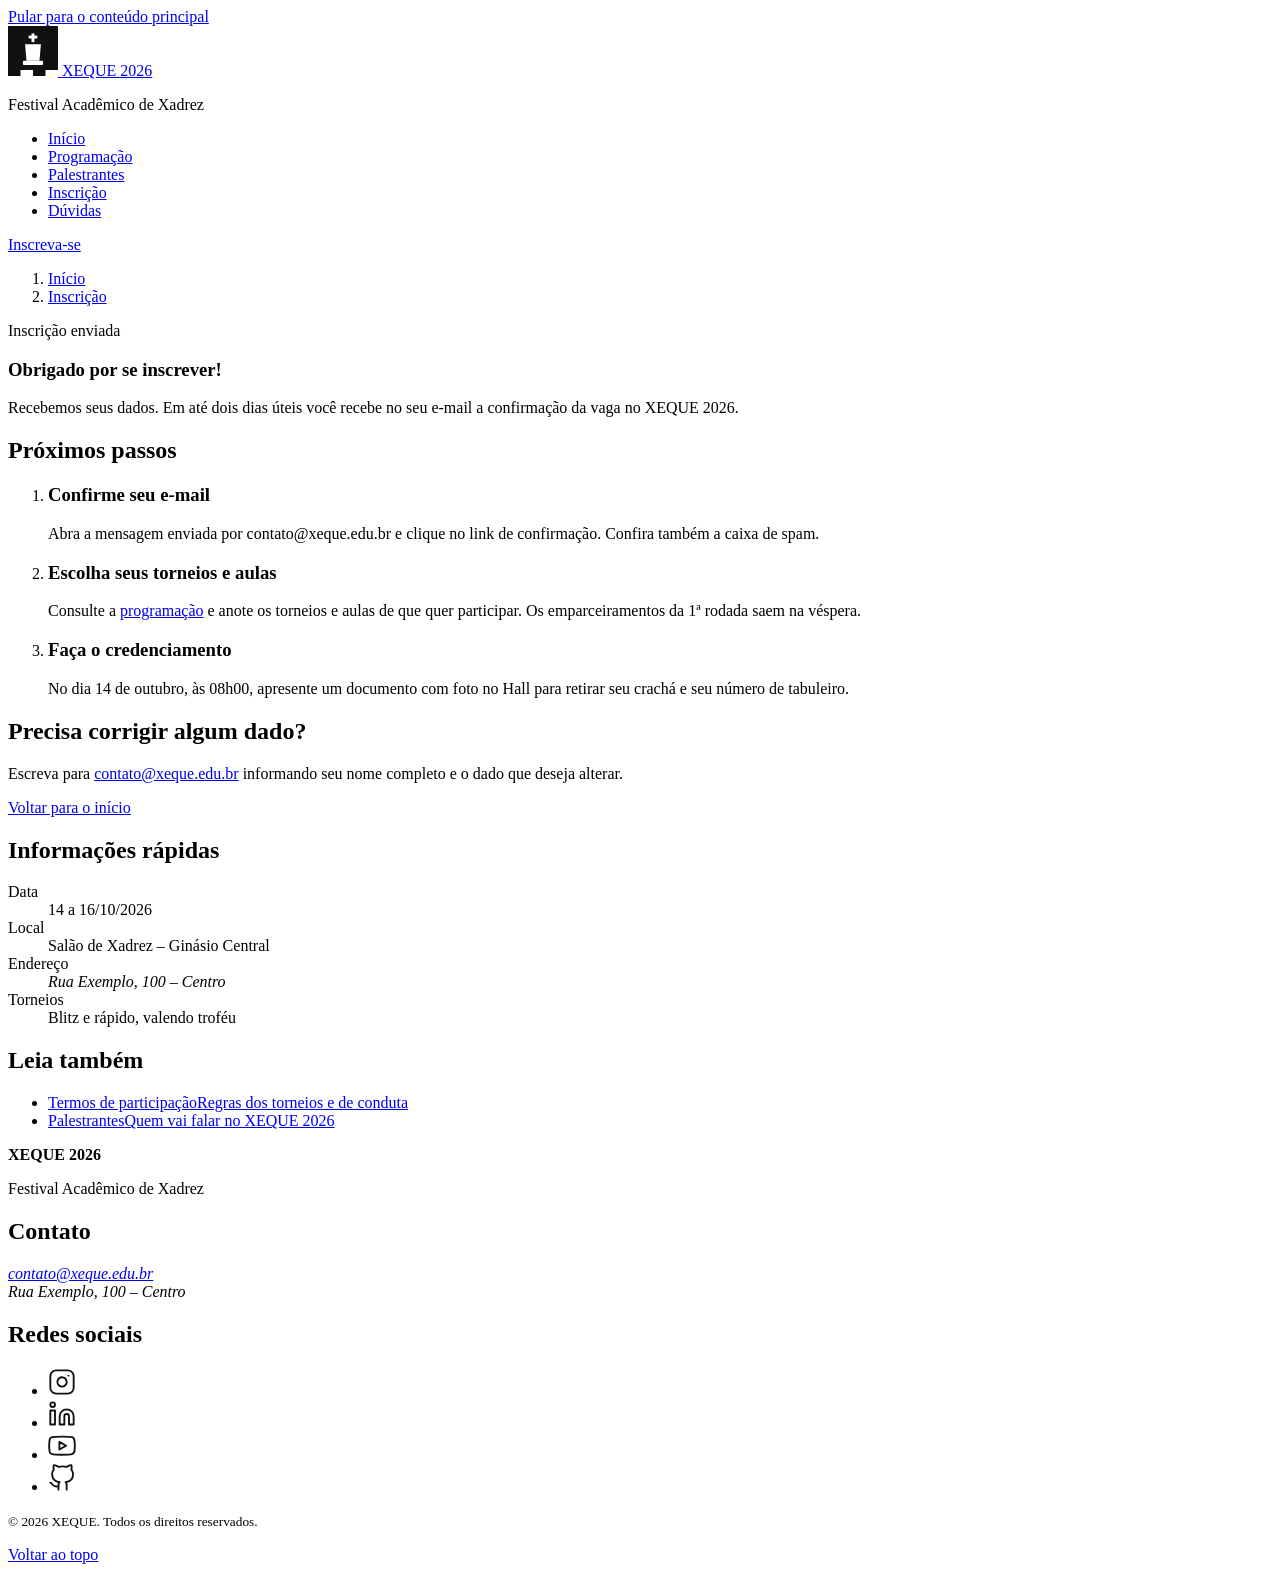
==== commit d4d97125: "Remove o CSS: o site volta a ser só HTML (Entrega 1) A Entrega 1 (Esqueleto Semântico) pede as págin" ====
--- a/inscricao.html
+++ b/inscricao.html
@@ -7,7 +7,6 @@
       name="description"
       content="Confirmação de inscrição no XEQUE 2026 e próximos passos."
     />
-    <link rel="stylesheet" href="css/estilo.css" />
     <title>Inscrição recebida | XEQUE 2026</title>
   </head>
   <body>
@@ -35,58 +34,60 @@
 
     <!-- ===================== CONTEÚDO PRINCIPAL ===================== -->
     <main id="conteudo">
-      <section class="cabecalho-pagina" aria-labelledby="titulo-pagina">
-        <nav class="trilha" aria-label="Você está em">
-          <ol>
-            <li><a href="index.html">Início</a></li>
-            <li><a href="inscricao.html" aria-current="page">Inscrição</a></li>
+      <article aria-labelledby="titulo-pagina">
+        <section class="cabecalho-pagina" aria-labelledby="titulo-pagina">
+          <nav class="trilha" aria-label="Você está em">
+            <ol>
+              <li><a href="index.html">Início</a></li>
+              <li><a href="inscricao.html" aria-current="page">Inscrição</a></li>
+            </ol>
+          </nav>
+          <p class="selo">Inscrição enviada</p>
+          <h1 id="titulo-pagina">Obrigado por se inscrever!</h1>
+          <p class="cabecalho-pagina__resumo">
+            Recebemos seus dados. Em até dois dias úteis você recebe no seu
+            e-mail a confirmação da vaga no XEQUE 2026.
+          </p>
+        </section>
+
+        <section aria-labelledby="titulo-passos">
+          <h2 id="titulo-passos">Próximos passos</h2>
+          <ol class="passos">
+            <li class="passos__item">
+              <h3 class="passos__titulo">Confirme seu e-mail</h3>
+              <p>
+                Abra a mensagem enviada por contato@xeque.edu.br e clique no link
+                de confirmação. Confira também a caixa de spam.
+              </p>
+            </li>
+            <li class="passos__item">
+              <h3 class="passos__titulo">Escolha seus torneios e aulas</h3>
+              <p>
+                Consulte a <a href="index.html#programacao">programação</a> e
+                anote os torneios e aulas de que quer participar. Os
+                emparceiramentos da 1ª rodada saem na véspera.
+              </p>
+            </li>
+            <li class="passos__item">
+              <h3 class="passos__titulo">Faça o credenciamento</h3>
+              <p>
+                No dia <time datetime="2026-10-14T08:00">14 de outubro, às 08h00</time>,
+                apresente um documento com foto no Hall para retirar seu crachá e seu número de tabuleiro.
+              </p>
+            </li>
           </ol>
-        </nav>
-        <p class="selo">Inscrição enviada</p>
-        <h1 id="titulo-pagina">Obrigado por se inscrever!</h1>
-        <p class="cabecalho-pagina__resumo">
-          Recebemos seus dados. Em até dois dias úteis você recebe no seu
-          e-mail a confirmação da vaga no XEQUE 2026.
-        </p>
-      </section>
+        </section>
 
-      <section aria-labelledby="titulo-passos">
-        <h2 id="titulo-passos">Próximos passos</h2>
-        <ol class="passos">
-          <li class="passos__item">
-            <h3 class="passos__titulo">Confirme seu e-mail</h3>
-            <p>
-              Abra a mensagem enviada por contato@xeque.edu.br e clique no link
-              de confirmação. Confira também a caixa de spam.
-            </p>
-          </li>
-          <li class="passos__item">
-            <h3 class="passos__titulo">Escolha seus torneios e aulas</h3>
-            <p>
-              Consulte a <a href="index.html#programacao">programação</a> e
-              anote os torneios e aulas de que quer participar. Os
-              emparceiramentos da 1ª rodada saem na véspera.
-            </p>
-          </li>
-          <li class="passos__item">
-            <h3 class="passos__titulo">Faça o credenciamento</h3>
-            <p>
-              No dia <time datetime="2026-10-14T08:00">14 de outubro, às 08h00</time>,
-              apresente um documento com foto no Hall para retirar seu crachá e seu número de tabuleiro.
-            </p>
-          </li>
-        </ol>
-      </section>
-
-      <section aria-labelledby="titulo-corrigir">
-        <h2 id="titulo-corrigir">Precisa corrigir algum dado?</h2>
-        <p class="texto-corrido">
-          Escreva para
-          <a href="mailto:contato@xeque.edu.br">contato@xeque.edu.br</a>
-          informando seu nome completo e o dado que deseja alterar.
-        </p>
-        <a class="botao-secundario" href="index.html">Voltar para o início</a>
-      </section>
+        <section aria-labelledby="titulo-corrigir">
+          <h2 id="titulo-corrigir">Precisa corrigir algum dado?</h2>
+          <p class="texto-corrido">
+            Escreva para
+            <a href="mailto:contato@xeque.edu.br">contato@xeque.edu.br</a>
+            informando seu nome completo e o dado que deseja alterar.
+          </p>
+          <a class="botao-secundario" href="index.html">Voltar para o início</a>
+        </section>
+      </article>
     </main>
 
     <aside aria-label="Informações do evento">
